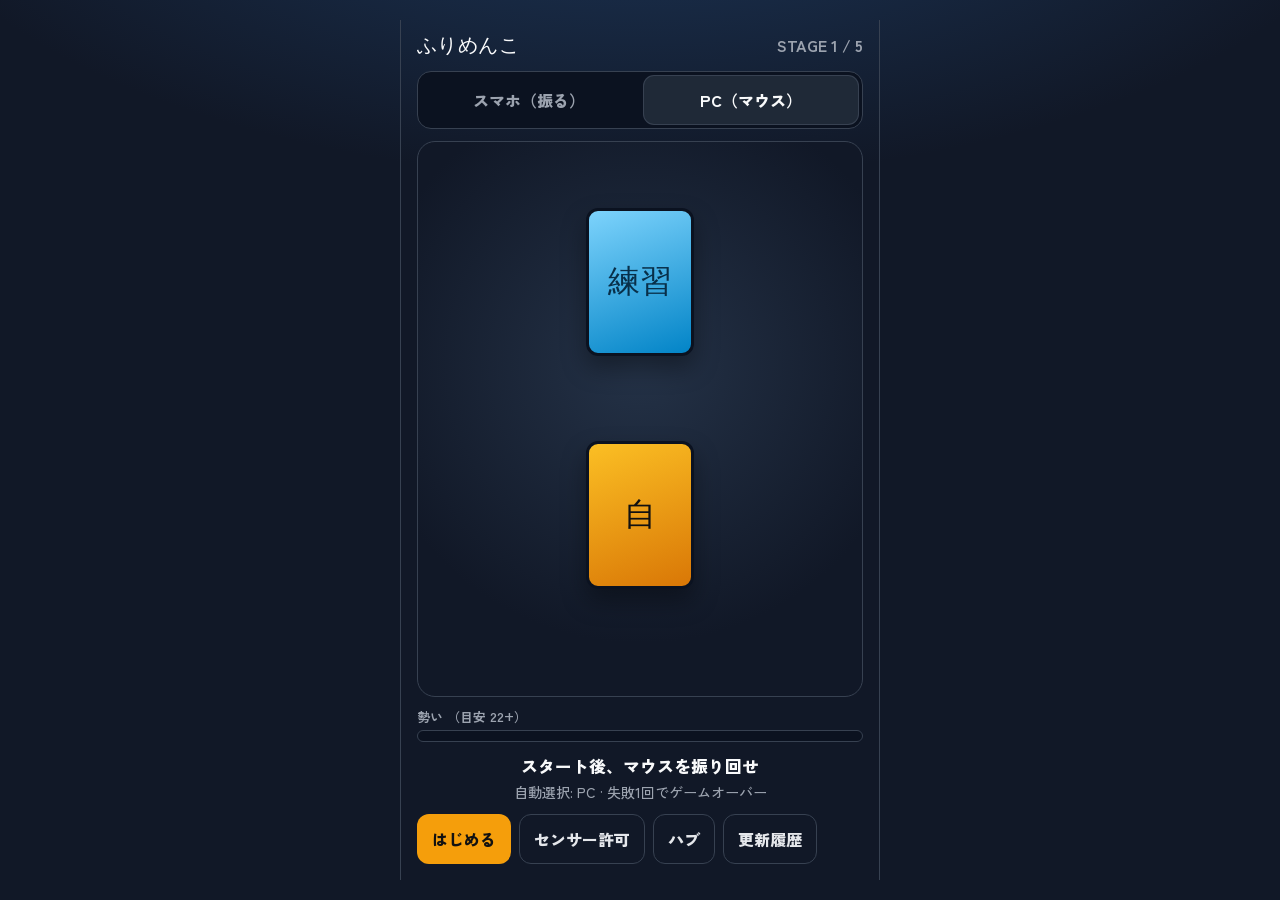
==== index.html @ 55f73138 "Add stage run, fail=game over, rock score challenge, and X share. Clears five bosses then measures p" ====
<!DOCTYPE html>
<html lang="ja">
<head>
  <meta charset="UTF-8" />
  <meta name="viewport" content="width=device-width, initial-scale=1, maximum-scale=1, user-scalable=no, viewport-fit=cover" />
  <meta name="apple-mobile-web-app-capable" content="yes" />
  <meta name="theme-color" content="#111827" />
  <meta property="og:title" content="ふりめんこ" />
  <meta property="og:description" content="振る／振り回してめんこをひっくり返せ。失敗でゲームオーバー。クリア後は岩チャレンジ。" />
  <title>ふりめんこ</title>
  <link rel="preconnect" href="https://fonts.googleapis.com" />
  <link rel="preconnect" href="https://fonts.gstatic.com" crossorigin />
  <link href="https://fonts.googleapis.com/css2?family=Archivo+Black&family=Zen+Kaku+Gothic+New:wght@500;700;900&display=swap" rel="stylesheet" />
  <link rel="stylesheet" href="style.css" />
</head>
<body>
  <div id="app">
    <header class="top">
      <div class="brand">ふりめんこ</div>
      <div class="scoreline" id="stage-label">STAGE 1</div>
    </header>

    <div class="mode-tabs" role="tablist" aria-label="操作モード">
      <button type="button" class="tab" id="tab-phone" role="tab" aria-selected="false">スマホ（振る）</button>
      <button type="button" class="tab" id="tab-pc" role="tab" aria-selected="false">PC（マウス）</button>
    </div>

    <main class="stage">
      <div class="arena" id="arena">
        <div class="card foe" id="card-foe">
          <div class="face front" id="foe-label">敵</div>
          <div class="face back">裏</div>
        </div>
        <div class="card you" id="card-you">
          <div class="face front">自</div>
          <div class="face back">裏</div>
        </div>
        <div class="rock hidden" id="rock" aria-hidden="true">岩</div>
      </div>

      <p class="power-label">勢い <span id="need-label"></span></p>
      <div class="meter" aria-hidden="true"><i id="meter-fill"></i></div>
      <p class="hint" id="hint">モードを確認してスタート</p>
      <p class="subhint" id="subhint">1回失敗でゲームオーバー</p>
    </main>

    <div class="actions">
      <button type="button" class="btn primary" id="btn-start">はじめる</button>
      <button type="button" class="btn ghost" id="btn-perm" hidden>センサー許可</button>
      <a class="btn ghost" href="https://zmr7z.github.io/ludofolio/">ハブ</a>
      <a class="btn ghost" href="changelog.html">更新履歴</a>
    </div>

    <div id="result" class="overlay hidden">
      <div class="panel">
        <p class="eyebrow" id="result-eyebrow">結果</p>
        <h2 id="result-title">勝ち</h2>
        <p id="result-detail"></p>
        <p class="power-readout hidden" id="power-readout"></p>
        <div class="actions">
          <button type="button" class="btn primary" id="btn-next">つづける</button>
          <button type="button" class="btn ghost" id="btn-share">Xにポスト</button>
          <button type="button" class="btn ghost" id="btn-retry">はじめから</button>
        </div>
      </div>
    </div>
  </div>
  <script src="game.js"></script>
</body>
</html>
---- style.css ----
:root {
  --bg: #111827;
  --panel: #1f2937;
  --ink: #f9fafb;
  --muted: #9ca3af;
  --you: #f59e0b;
  --foe: #38bdf8;
  --danger: #f43f5e;
  --ok: #34d399;
  --line: #374151;
  --safe: env(safe-area-inset-bottom, 0px);
}

* {
  box-sizing: border-box;
  -webkit-tap-highlight-color: transparent;
}

html,
body {
  margin: 0;
  height: 100%;
  overflow: hidden;
  background: radial-gradient(120% 80% at 50% -20%, #1e3a5f 0%, transparent 50%), var(--bg);
  color: var(--ink);
  font-family: "Zen Kaku Gothic New", system-ui, sans-serif;
  font-weight: 500;
}

#app {
  width: min(480px, 100%);
  height: 100%;
  margin: 0 auto;
  padding: max(12px, env(safe-area-inset-top)) 16px calc(16px + var(--safe));
  display: flex;
  flex-direction: column;
  gap: 12px;
}

.top {
  display: flex;
  justify-content: space-between;
  align-items: baseline;
}

.brand {
  font-family: "Archivo Black", sans-serif;
  font-size: 1.25rem;
  letter-spacing: 0.02em;
}

.scoreline {
  color: var(--muted);
  font-weight: 700;
}

.mode-tabs {
  display: grid;
  grid-template-columns: 1fr 1fr;
  gap: 8px;
  padding: 4px;
  background: #0b1220;
  border-radius: 14px;
  border: 1px solid var(--line);
}

.tab {
  appearance: none;
  border: 0;
  border-radius: 10px;
  padding: 12px 8px;
  background: transparent;
  color: var(--muted);
  font: inherit;
  font-weight: 800;
  cursor: pointer;
}

.tab[aria-selected="true"] {
  background: var(--panel);
  color: var(--ink);
  box-shadow: 0 0 0 1px var(--line);
}

.stage {
  flex: 1;
  display: flex;
  flex-direction: column;
  min-height: 0;
}

.arena {
  position: relative;
  flex: 1;
  min-height: 220px;
  border-radius: 18px;
  border: 1px solid var(--line);
  background:
    radial-gradient(circle at 50% 40%, #243247, #111827 70%);
  overflow: hidden;
  touch-action: none;
}

.arena.listening {
  box-shadow: inset 0 0 0 2px rgba(245, 158, 11, 0.55);
}

.card {
  position: absolute;
  width: 108px;
  height: 148px;
  left: 50%;
  transform-style: preserve-3d;
  transition: transform 0.45s cubic-bezier(0.2, 0.9, 0.2, 1);
}

.card.you {
  top: 54%;
  margin-left: -54px;
}

.card.foe {
  top: 12%;
  margin-left: -54px;
}

.face {
  position: absolute;
  inset: 0;
  backface-visibility: hidden;
  border-radius: 12px;
  border: 3px solid #0b1220;
  display: grid;
  place-items: center;
  font-family: "Archivo Black", sans-serif;
  font-size: 2rem;
  box-shadow: 0 12px 24px rgba(0, 0, 0, 0.35);
}

.you .front {
  background: linear-gradient(160deg, #fbbf24, #d97706);
  color: #111;
}

.foe .front {
  background: linear-gradient(160deg, #7dd3fc, #0284c7);
  color: #082f49;
}

.back {
  background: repeating-linear-gradient(
    -30deg,
    #e5e7eb 0 8px,
    #d1d5db 8px 16px
  );
  color: #374151;
  transform: rotateY(180deg);
}

.card.flipped {
  transform: rotateY(180deg);
}

.card.you.slam {
  animation: slam 0.35s ease;
}

.card.foe.hit {
  animation: hit 0.5s ease;
}

.rock {
  position: absolute;
  left: 50%;
  top: 18%;
  width: 120px;
  height: 100px;
  margin-left: -60px;
  border-radius: 42% 48% 40% 55% / 48% 40% 55% 45%;
  background:
    radial-gradient(circle at 30% 28%, #9ca3af, transparent 40%),
    linear-gradient(160deg, #6b7280, #374151 55%, #1f2937);
  border: 3px solid #0b1220;
  display: grid;
  place-items: center;
  font-family: "Archivo Black", sans-serif;
  font-size: 1.6rem;
  color: #e5e7eb;
  box-shadow: 0 14px 28px rgba(0, 0, 0, 0.4);
  z-index: 2;
}

.rock.hidden {
  display: none;
}

.rock.shake {
  animation: hit 0.45s ease;
}

.rock.cracked {
  filter: brightness(1.15) saturate(0.7);
  outline: 2px dashed #fbbf24;
}

.power-readout {
  margin: 0 0 12px;
  padding: 10px 12px;
  border-radius: 12px;
  background: #0b1220;
  border: 1px solid var(--line);
  font-family: "Archivo Black", sans-serif;
  font-size: 1.35rem;
  color: var(--you);
}

.power-readout.hidden {
  display: none;
}

.foe.boss .front {
  background: linear-gradient(160deg, #f9a8d4, #db2777);
  color: #4a044e;
}

.foe.mid .front {
  background: linear-gradient(160deg, #a7f3d0, #059669);
  color: #064e3b;
}

@keyframes slam {
  0% { transform: translateY(0) scale(1); }
  40% { transform: translateY(-28px) scale(1.05); }
  100% { transform: translateY(0) scale(1); }
}

@keyframes hit {
  0%, 100% { transform: translateX(0) rotate(0); }
  30% { transform: translateX(-10px) rotate(-8deg); }
  60% { transform: translateX(14px) rotate(10deg); }
}

.power-label {
  margin: 10px 0 4px;
  font-size: 0.8rem;
  color: var(--muted);
  font-weight: 700;
}

.meter {
  height: 12px;
  border-radius: 999px;
  background: #0b1220;
  border: 1px solid var(--line);
  overflow: hidden;
}

.meter i {
  display: block;
  height: 100%;
  width: 0%;
  background: linear-gradient(90deg, var(--you), var(--danger));
  transition: width 0.05s linear;
}

.hint {
  margin: 12px 0 0;
  font-size: 1.05rem;
  font-weight: 800;
  text-align: center;
}

.subhint {
  margin: 4px 0 0;
  font-size: 0.88rem;
  color: var(--muted);
  text-align: center;
  min-height: 1.3em;
}

.actions {
  display: flex;
  flex-wrap: wrap;
  gap: 8px;
}

.btn {
  appearance: none;
  border: 1px solid var(--line);
  border-radius: 12px;
  padding: 12px 14px;
  font: inherit;
  font-weight: 800;
  text-decoration: none;
  color: var(--ink);
  background: var(--panel);
  cursor: pointer;
  display: inline-flex;
  align-items: center;
}

.btn.primary {
  background: var(--you);
  color: #111;
  border-color: transparent;
}

.btn.ghost {
  background: transparent;
  color: #e5e7eb;
}

.overlay {
  position: fixed;
  inset: 0;
  background: rgba(0, 0, 0, 0.62);
  display: grid;
  place-items: end center;
  padding: 20px 16px calc(24px + var(--safe));
  z-index: 20;
}

.overlay.hidden {
  display: none;
}

.panel {
  width: min(100%, 420px);
  background: #111827;
  border: 1px solid var(--line);
  border-radius: 18px;
  padding: 18px;
}

.eyebrow {
  margin: 0 0 6px;
  color: var(--you);
  font-size: 0.78rem;
  letter-spacing: 0.12em;
  text-transform: uppercase;
  font-weight: 800;
}

.panel h2 {
  margin: 0 0 8px;
  font-family: "Archivo Black", sans-serif;
  font-size: 2rem;
}

.panel p {
  color: #d1d5db;
}

@media (min-width: 900px) and (pointer: fine) {
  #app {
    max-height: min(100vh, 860px);
    margin-top: max(0px, calc((100vh - min(100vh, 860px)) / 2));
    border-left: 1px solid var(--line);
    border-right: 1px solid var(--line);
  }
}
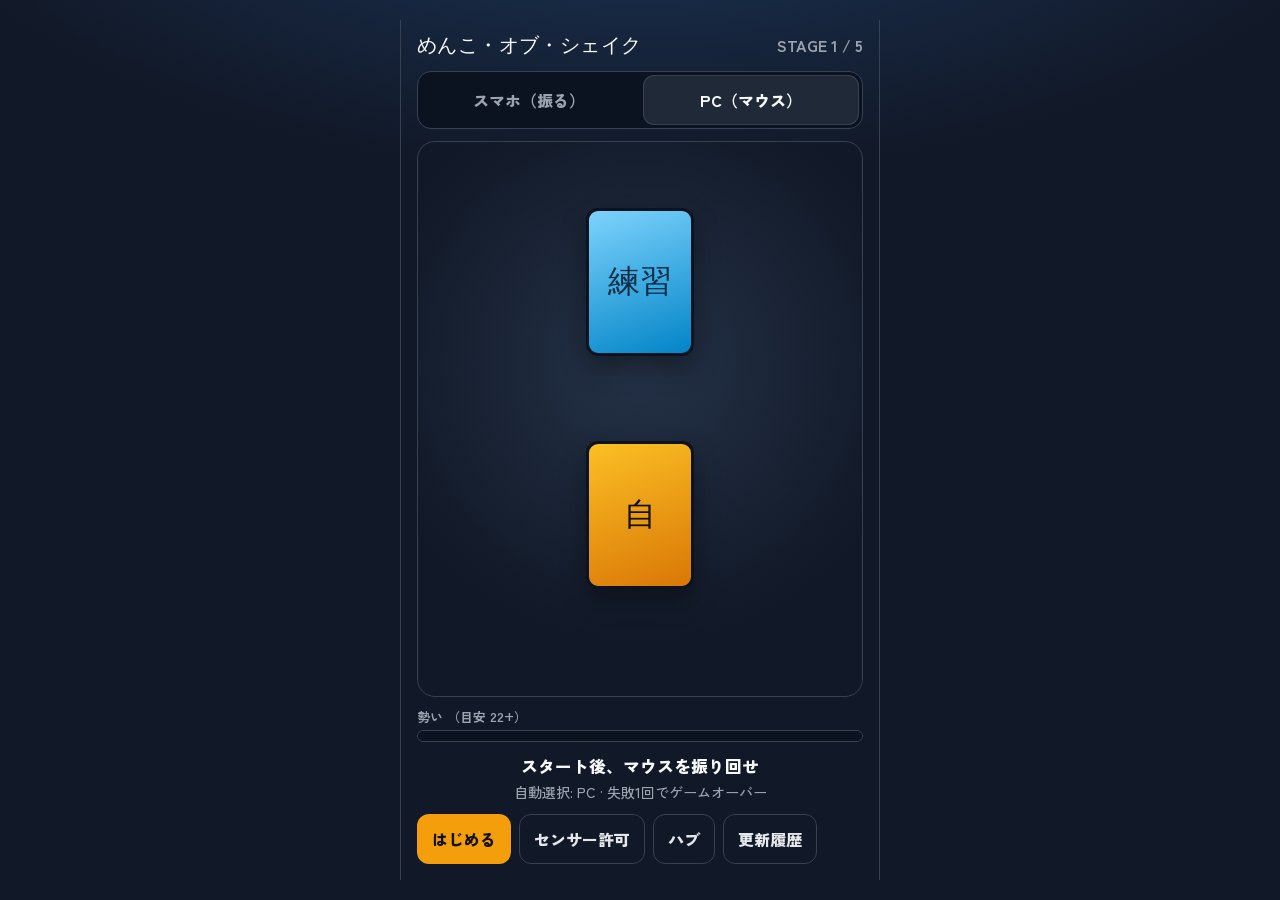
==== commit f48b3908: "Rename the game to めんこ・オブ・シェイク. Keeps the shake identity while making the title more distinctive." ====
--- a/index.html
+++ b/index.html
@@ -1,13 +1,13 @@
-<!DOCTYPE html>
+﻿<!DOCTYPE html>
 <html lang="ja">
 <head>
   <meta charset="UTF-8" />
   <meta name="viewport" content="width=device-width, initial-scale=1, maximum-scale=1, user-scalable=no, viewport-fit=cover" />
   <meta name="apple-mobile-web-app-capable" content="yes" />
   <meta name="theme-color" content="#111827" />
-  <meta property="og:title" content="ふりめんこ" />
+  <meta property="og:title" content="めんこ・オブ・シェイク" />
   <meta property="og:description" content="振る／振り回してめんこをひっくり返せ。失敗でゲームオーバー。クリア後は岩チャレンジ。" />
-  <title>ふりめんこ</title>
+  <title>めんこ・オブ・シェイク</title>
   <link rel="preconnect" href="https://fonts.googleapis.com" />
   <link rel="preconnect" href="https://fonts.gstatic.com" crossorigin />
   <link href="https://fonts.googleapis.com/css2?family=Archivo+Black&family=Zen+Kaku+Gothic+New:wght@500;700;900&display=swap" rel="stylesheet" />
@@ -16,7 +16,7 @@
 <body>
   <div id="app">
     <header class="top">
-      <div class="brand">ふりめんこ</div>
+      <div class="brand">めんこ・オブ・シェイク</div>
       <div class="scoreline" id="stage-label">STAGE 1</div>
     </header>
 
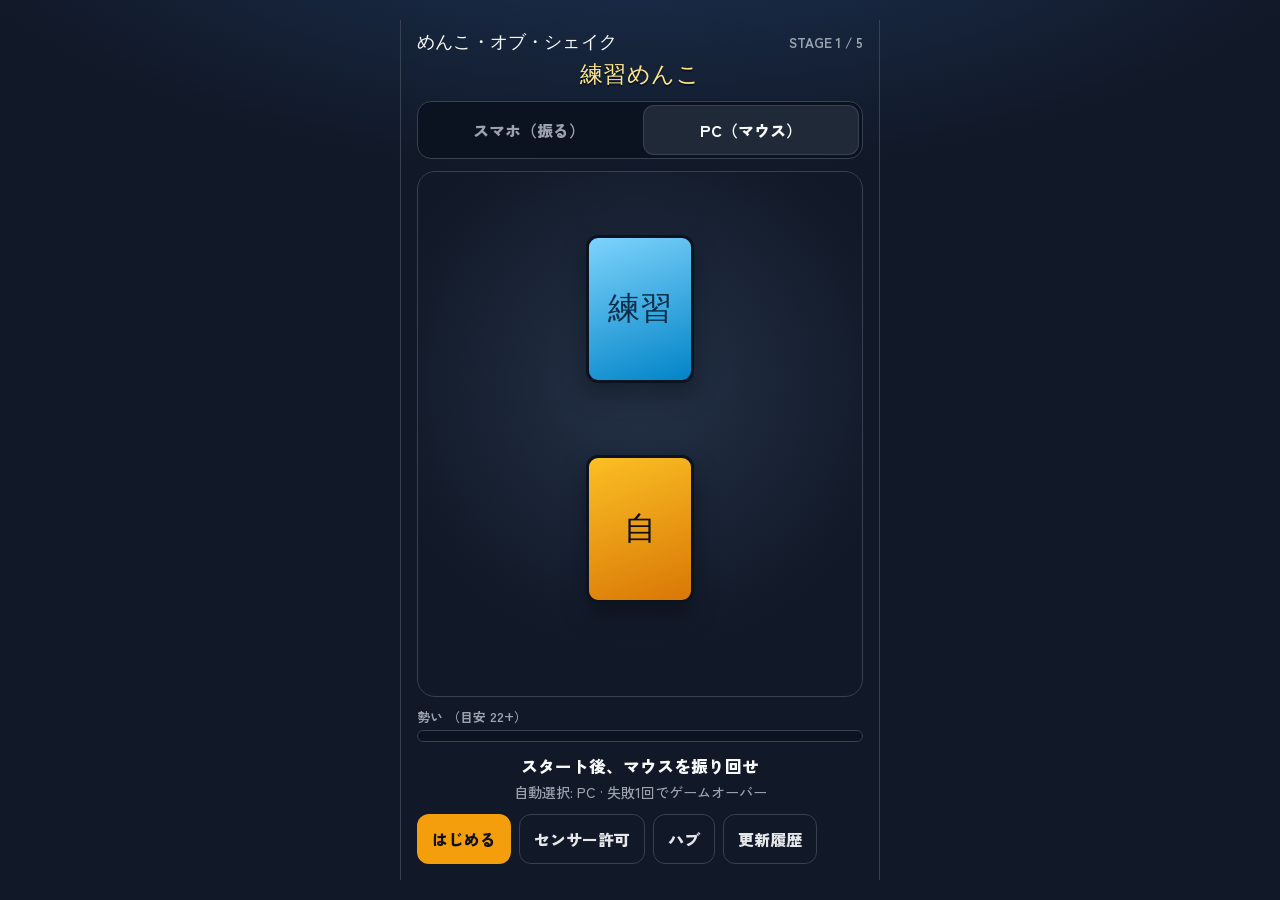
==== commit 876b042f: "Show the current foe name under the header. Makes each stage opponent readable at a glance before th" ====
--- a/index.html
+++ b/index.html
@@ -19,6 +19,7 @@
       <div class="brand">めんこ・オブ・シェイク</div>
       <div class="scoreline" id="stage-label">STAGE 1</div>
     </header>
+    <p class="foe-name" id="foe-name">練習めんこ</p>
 
     <div class="mode-tabs" role="tablist" aria-label="操作モード">
       <button type="button" class="tab" id="tab-phone" role="tab" aria-selected="false">スマホ（振る）</button>
--- a/style.css
+++ b/style.css
@@ -45,13 +45,28 @@
 
 .brand {
   font-family: "Archivo Black", sans-serif;
-  font-size: 1.25rem;
-  letter-spacing: 0.02em;
+  font-size: clamp(0.95rem, 3.8vw, 1.15rem);
+  letter-spacing: 0.01em;
+  line-height: 1.15;
+  max-width: 70%;
 }
 
 .scoreline {
   color: var(--muted);
   font-weight: 700;
+  font-size: 0.85rem;
+  white-space: nowrap;
+}
+
+.foe-name {
+  margin: -4px 0 0;
+  text-align: center;
+  font-family: "Archivo Black", sans-serif;
+  font-size: clamp(1.15rem, 5vw, 1.45rem);
+  letter-spacing: 0.02em;
+  color: #fde68a;
+  line-height: 1.2;
+  text-shadow: 0 2px 0 #0b1220;
 }
 
 .mode-tabs {
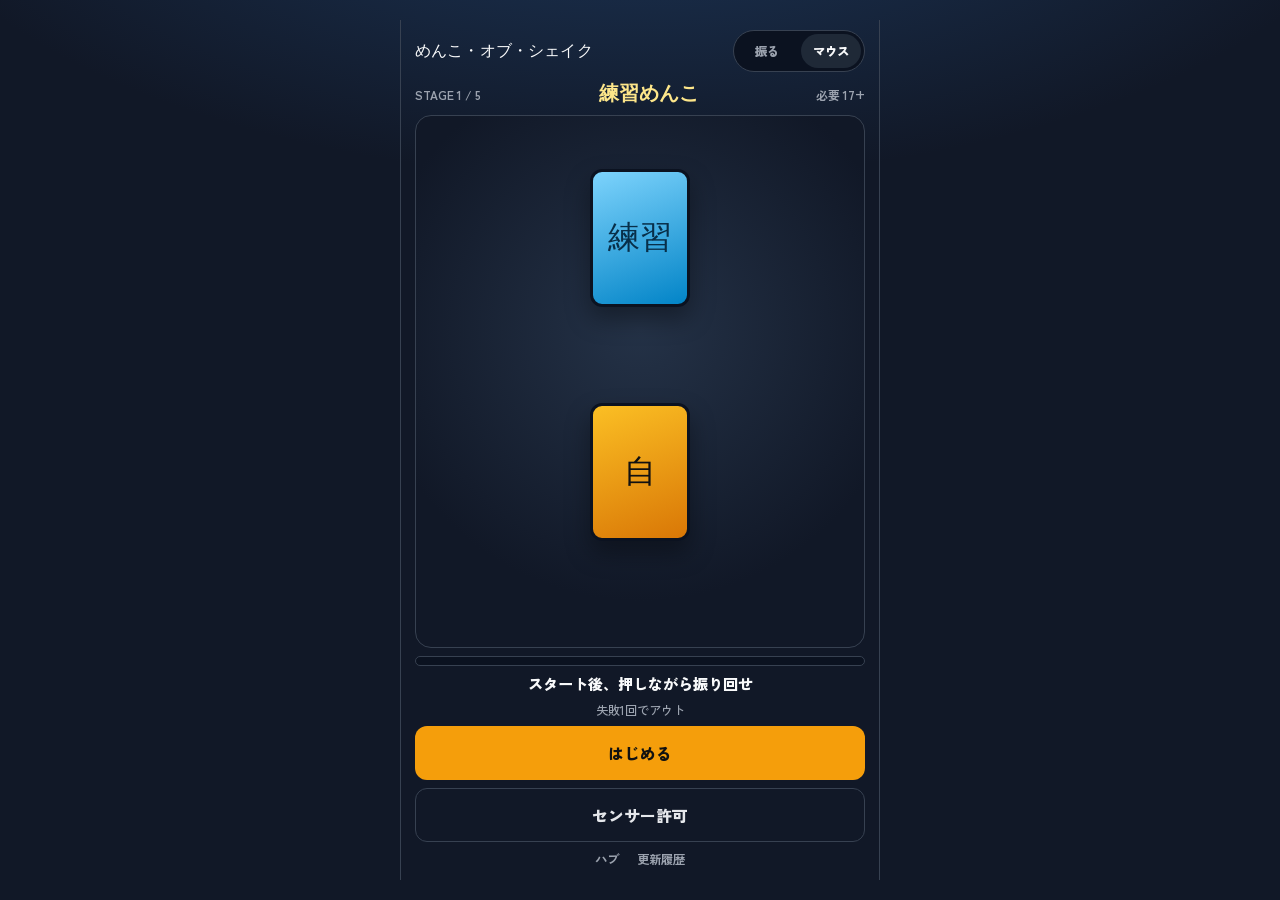
==== commit a42df11d: "Tighten menko UI for phone-sized screens. Collapse chrome into one header bar and give the arena mor" ====
--- a/index.html
+++ b/index.html
@@ -17,16 +17,19 @@
   <div id="app">
     <header class="top">
       <div class="brand">めんこ・オブ・シェイク</div>
-      <div class="scoreline" id="stage-label">STAGE 1</div>
+      <div class="mode-tabs" role="tablist" aria-label="操作モード">
+        <button type="button" class="tab" id="tab-phone" role="tab" aria-selected="false">振る</button>
+        <button type="button" class="tab" id="tab-pc" role="tab" aria-selected="false">マウス</button>
+      </div>
     </header>
-    <p class="foe-name" id="foe-name">練習めんこ</p>
-
-    <div class="mode-tabs" role="tablist" aria-label="操作モード">
-      <button type="button" class="tab" id="tab-phone" role="tab" aria-selected="false">スマホ（振る）</button>
-      <button type="button" class="tab" id="tab-pc" role="tab" aria-selected="false">PC（マウス）</button>
-    </div>
 
     <main class="stage">
+      <div class="stage-bar">
+        <span id="stage-label">STAGE 1 / 5</span>
+        <strong id="foe-name">練習めんこ</strong>
+        <span id="need-label"></span>
+      </div>
+
       <div class="arena" id="arena">
         <div class="card foe" id="card-foe">
           <div class="face front" id="foe-label">敵</div>
@@ -39,18 +42,19 @@
         <div class="rock hidden" id="rock" aria-hidden="true">岩</div>
       </div>
 
-      <p class="power-label">勢い <span id="need-label"></span></p>
       <div class="meter" aria-hidden="true"><i id="meter-fill"></i></div>
-      <p class="hint" id="hint">モードを確認してスタート</p>
-      <p class="subhint" id="subhint">1回失敗でゲームオーバー</p>
+      <p class="hint" id="hint">スタート後、振ってひっくり返せ</p>
+      <p class="subhint" id="subhint">失敗1回でゲームオーバー</p>
     </main>
 
     <div class="actions">
       <button type="button" class="btn primary" id="btn-start">はじめる</button>
       <button type="button" class="btn ghost" id="btn-perm" hidden>センサー許可</button>
-      <a class="btn ghost" href="https://zmr7z.github.io/ludofolio/">ハブ</a>
-      <a class="btn ghost" href="changelog.html">更新履歴</a>
     </div>
+    <nav class="foot-links" aria-label="リンク">
+      <a href="https://zmr7z.github.io/ludofolio/">ハブ</a>
+      <a href="changelog.html">更新履歴</a>
+    </nav>
 
     <div id="result" class="overlay hidden">
       <div class="panel">
--- a/style.css
+++ b/style.css
@@ -31,70 +31,56 @@
   width: min(480px, 100%);
   height: 100%;
   margin: 0 auto;
-  padding: max(12px, env(safe-area-inset-top)) 16px calc(16px + var(--safe));
+  padding: max(10px, env(safe-area-inset-top)) 14px calc(12px + var(--safe));
   display: flex;
   flex-direction: column;
-  gap: 12px;
+  gap: 8px;
 }
 
 .top {
   display: flex;
   justify-content: space-between;
-  align-items: baseline;
+  align-items: center;
+  gap: 10px;
 }
 
 .brand {
   font-family: "Archivo Black", sans-serif;
-  font-size: clamp(0.95rem, 3.8vw, 1.15rem);
+  font-size: clamp(0.82rem, 3.4vw, 1rem);
   letter-spacing: 0.01em;
   line-height: 1.15;
-  max-width: 70%;
-}
-
-.scoreline {
-  color: var(--muted);
-  font-weight: 700;
-  font-size: 0.85rem;
-  white-space: nowrap;
-}
-
-.foe-name {
-  margin: -4px 0 0;
-  text-align: center;
-  font-family: "Archivo Black", sans-serif;
-  font-size: clamp(1.15rem, 5vw, 1.45rem);
-  letter-spacing: 0.02em;
-  color: #fde68a;
-  line-height: 1.2;
-  text-shadow: 0 2px 0 #0b1220;
+  flex: 1;
+  min-width: 0;
 }
 
 .mode-tabs {
-  display: grid;
+  display: inline-grid;
   grid-template-columns: 1fr 1fr;
-  gap: 8px;
-  padding: 4px;
+  gap: 4px;
+  padding: 3px;
   background: #0b1220;
-  border-radius: 14px;
-  border: 1px solid var(--line);
+  border-radius: 999px;
+  border: 1px solid var(--line);
+  flex-shrink: 0;
 }
 
 .tab {
   appearance: none;
   border: 0;
-  border-radius: 10px;
-  padding: 12px 8px;
+  border-radius: 999px;
+  padding: 8px 12px;
   background: transparent;
   color: var(--muted);
   font: inherit;
+  font-size: 0.78rem;
   font-weight: 800;
   cursor: pointer;
+  white-space: nowrap;
 }
 
 .tab[aria-selected="true"] {
   background: var(--panel);
   color: var(--ink);
-  box-shadow: 0 0 0 1px var(--line);
 }
 
 .stage {
@@ -102,16 +88,41 @@
   display: flex;
   flex-direction: column;
   min-height: 0;
+  gap: 8px;
+}
+
+.stage-bar {
+  display: grid;
+  grid-template-columns: auto 1fr auto;
+  align-items: baseline;
+  gap: 8px;
+  min-height: 1.4em;
+}
+
+.stage-bar span {
+  color: var(--muted);
+  font-size: 0.75rem;
+  font-weight: 700;
+  white-space: nowrap;
+}
+
+.stage-bar strong {
+  font-family: "Archivo Black", sans-serif;
+  font-size: clamp(1rem, 4.2vw, 1.25rem);
+  color: #fde68a;
+  text-align: center;
+  overflow: hidden;
+  text-overflow: ellipsis;
+  white-space: nowrap;
 }
 
 .arena {
   position: relative;
   flex: 1;
-  min-height: 220px;
-  border-radius: 18px;
-  border: 1px solid var(--line);
-  background:
-    radial-gradient(circle at 50% 40%, #243247, #111827 70%);
+  min-height: 0;
+  border-radius: 16px;
+  border: 1px solid var(--line);
+  background: radial-gradient(circle at 50% 40%, #243247, #111827 70%);
   overflow: hidden;
   touch-action: none;
 }
@@ -122,8 +133,8 @@
 
 .card {
   position: absolute;
-  width: 108px;
-  height: 148px;
+  width: min(100px, 28vw);
+  height: min(138px, 38vw);
   left: 50%;
   transform-style: preserve-3d;
   transition: transform 0.45s cubic-bezier(0.2, 0.9, 0.2, 1);
@@ -131,12 +142,12 @@
 
 .card.you {
   top: 54%;
-  margin-left: -54px;
+  margin-left: calc(min(100px, 28vw) / -2);
 }
 
 .card.foe {
-  top: 12%;
-  margin-left: -54px;
+  top: 10%;
+  margin-left: calc(min(100px, 28vw) / -2);
 }
 
 .face {
@@ -148,7 +159,7 @@
   display: grid;
   place-items: center;
   font-family: "Archivo Black", sans-serif;
-  font-size: 2rem;
+  font-size: clamp(1.5rem, 6vw, 2rem);
   box-shadow: 0 12px 24px rgba(0, 0, 0, 0.35);
 }
 
@@ -188,9 +199,9 @@
   position: absolute;
   left: 50%;
   top: 18%;
-  width: 120px;
-  height: 100px;
-  margin-left: -60px;
+  width: min(120px, 34vw);
+  height: min(100px, 28vw);
+  margin-left: calc(min(120px, 34vw) / -2);
   border-radius: 42% 48% 40% 55% / 48% 40% 55% 45%;
   background:
     radial-gradient(circle at 30% 28%, #9ca3af, transparent 40%),
@@ -199,7 +210,7 @@
   display: grid;
   place-items: center;
   font-family: "Archivo Black", sans-serif;
-  font-size: 1.6rem;
+  font-size: 1.4rem;
   color: #e5e7eb;
   box-shadow: 0 14px 28px rgba(0, 0, 0, 0.4);
   z-index: 2;
@@ -255,19 +266,13 @@
   60% { transform: translateX(14px) rotate(10deg); }
 }
 
-.power-label {
-  margin: 10px 0 4px;
-  font-size: 0.8rem;
-  color: var(--muted);
-  font-weight: 700;
-}
-
 .meter {
-  height: 12px;
+  height: 10px;
   border-radius: 999px;
   background: #0b1220;
   border: 1px solid var(--line);
   overflow: hidden;
+  flex-shrink: 0;
 }
 
 .meter i {
@@ -279,31 +284,42 @@
 }
 
 .hint {
-  margin: 12px 0 0;
-  font-size: 1.05rem;
+  margin: 0;
+  font-size: 0.95rem;
   font-weight: 800;
   text-align: center;
+  line-height: 1.3;
 }
 
 .subhint {
-  margin: 4px 0 0;
-  font-size: 0.88rem;
+  margin: 0;
+  font-size: 0.78rem;
   color: var(--muted);
   text-align: center;
-  min-height: 1.3em;
+  line-height: 1.3;
 }
 
 .actions {
   display: flex;
-  flex-wrap: wrap;
+  flex-direction: column;
   gap: 8px;
+  flex-shrink: 0;
+}
+
+.actions .btn {
+  width: 100%;
+  justify-content: center;
+}
+
+.panel .actions {
+  margin-top: 14px;
 }
 
 .btn {
   appearance: none;
   border: 1px solid var(--line);
   border-radius: 12px;
-  padding: 12px 14px;
+  padding: 14px 14px;
   font: inherit;
   font-weight: 800;
   text-decoration: none;
@@ -325,6 +341,24 @@
   color: #e5e7eb;
 }
 
+.foot-links {
+  display: flex;
+  justify-content: center;
+  gap: 18px;
+  flex-shrink: 0;
+}
+
+.foot-links a {
+  color: var(--muted);
+  text-decoration: none;
+  font-size: 0.78rem;
+  font-weight: 700;
+}
+
+.foot-links a:hover {
+  color: var(--ink);
+}
+
 .overlay {
   position: fixed;
   inset: 0;
@@ -359,11 +393,12 @@
 .panel h2 {
   margin: 0 0 8px;
   font-family: "Archivo Black", sans-serif;
-  font-size: 2rem;
+  font-size: 1.7rem;
 }
 
 .panel p {
   color: #d1d5db;
+  margin: 0;
 }
 
 @media (min-width: 900px) and (pointer: fine) {
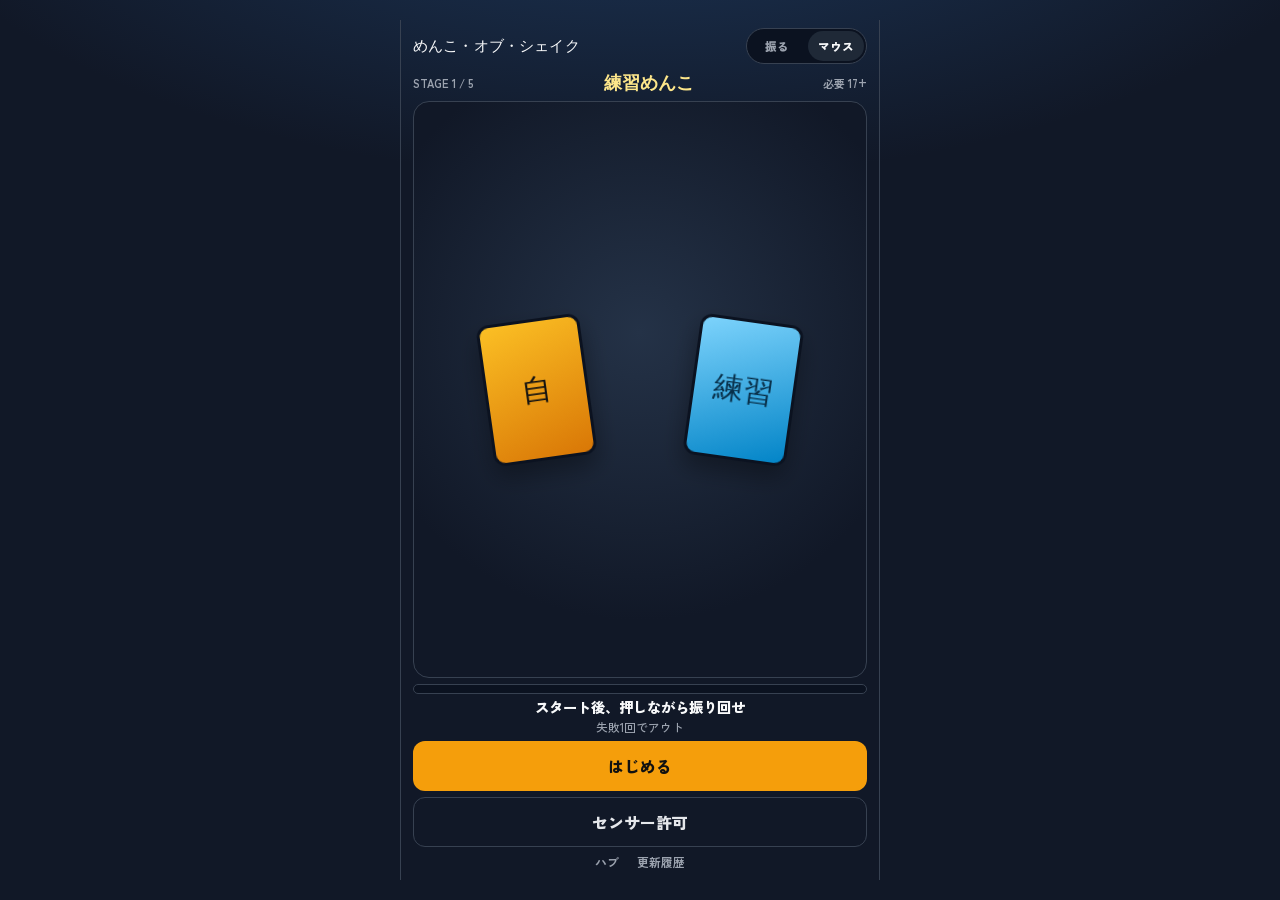
==== commit f4f62a39: "Stop menko cards from overlapping on short phone layouts. Place cards side-by-side and use a tighter" ====
--- a/index.html
+++ b/index.html
@@ -23,13 +23,13 @@
       </div>
     </header>
 
+    <div class="stage-bar">
+      <span id="stage-label">STAGE 1 / 5</span>
+      <strong id="foe-name">練習めんこ</strong>
+      <span id="need-label"></span>
+    </div>
+
     <main class="stage">
-      <div class="stage-bar">
-        <span id="stage-label">STAGE 1 / 5</span>
-        <strong id="foe-name">練習めんこ</strong>
-        <span id="need-label"></span>
-      </div>
-
       <div class="arena" id="arena">
         <div class="card foe" id="card-foe">
           <div class="face front" id="foe-label">敵</div>
@@ -41,11 +41,13 @@
         </div>
         <div class="rock hidden" id="rock" aria-hidden="true">岩</div>
       </div>
+    </main>
 
+    <div class="hud">
       <div class="meter" aria-hidden="true"><i id="meter-fill"></i></div>
       <p class="hint" id="hint">スタート後、振ってひっくり返せ</p>
-      <p class="subhint" id="subhint">失敗1回でゲームオーバー</p>
-    </main>
+      <p class="subhint" id="subhint">失敗1回でアウト</p>
+    </div>
 
     <div class="actions">
       <button type="button" class="btn primary" id="btn-start">はじめる</button>
--- a/style.css
+++ b/style.css
@@ -9,6 +9,8 @@
   --ok: #34d399;
   --line: #374151;
   --safe: env(safe-area-inset-bottom, 0px);
+  --card-w: clamp(72px, 22vmin, 104px);
+  --card-h: clamp(100px, 30vmin, 142px);
 }
 
 * {
@@ -31,33 +33,37 @@
   width: min(480px, 100%);
   height: 100%;
   margin: 0 auto;
-  padding: max(10px, env(safe-area-inset-top)) 14px calc(12px + var(--safe));
-  display: flex;
-  flex-direction: column;
-  gap: 8px;
+  padding: max(8px, env(safe-area-inset-top)) 12px calc(10px + var(--safe));
+  display: grid;
+  grid-template-rows: auto auto minmax(0, 1fr) auto auto auto;
+  gap: 6px;
 }
 
 .top {
   display: flex;
   justify-content: space-between;
   align-items: center;
-  gap: 10px;
+  gap: 8px;
+  min-width: 0;
 }
 
 .brand {
   font-family: "Archivo Black", sans-serif;
-  font-size: clamp(0.82rem, 3.4vw, 1rem);
+  font-size: clamp(0.72rem, 3.2vw, 0.95rem);
   letter-spacing: 0.01em;
-  line-height: 1.15;
+  line-height: 1.1;
   flex: 1;
   min-width: 0;
+  overflow: hidden;
+  text-overflow: ellipsis;
+  white-space: nowrap;
 }
 
 .mode-tabs {
   display: inline-grid;
   grid-template-columns: 1fr 1fr;
-  gap: 4px;
-  padding: 3px;
+  gap: 3px;
+  padding: 2px;
   background: #0b1220;
   border-radius: 999px;
   border: 1px solid var(--line);
@@ -68,11 +74,11 @@
   appearance: none;
   border: 0;
   border-radius: 999px;
-  padding: 8px 12px;
+  padding: 7px 10px;
   background: transparent;
   color: var(--muted);
   font: inherit;
-  font-size: 0.78rem;
+  font-size: 0.72rem;
   font-weight: 800;
   cursor: pointer;
   white-space: nowrap;
@@ -83,43 +89,44 @@
   color: var(--ink);
 }
 
-.stage {
-  flex: 1;
-  display: flex;
-  flex-direction: column;
-  min-height: 0;
-  gap: 8px;
-}
-
 .stage-bar {
   display: grid;
-  grid-template-columns: auto 1fr auto;
-  align-items: baseline;
-  gap: 8px;
-  min-height: 1.4em;
+  grid-template-columns: minmax(0, auto) minmax(0, 1fr) minmax(0, auto);
+  align-items: center;
+  gap: 6px;
+  min-width: 0;
 }
 
 .stage-bar span {
   color: var(--muted);
-  font-size: 0.75rem;
+  font-size: 0.7rem;
   font-weight: 700;
   white-space: nowrap;
+  overflow: hidden;
+  text-overflow: ellipsis;
 }
 
 .stage-bar strong {
   font-family: "Archivo Black", sans-serif;
-  font-size: clamp(1rem, 4.2vw, 1.25rem);
+  font-size: clamp(0.9rem, 3.8vw, 1.15rem);
   color: #fde68a;
   text-align: center;
   overflow: hidden;
   text-overflow: ellipsis;
   white-space: nowrap;
+  min-width: 0;
+}
+
+.stage {
+  min-height: 0;
+  display: flex;
 }
 
 .arena {
   position: relative;
   flex: 1;
   min-height: 0;
+  width: 100%;
   border-radius: 16px;
   border: 1px solid var(--line);
   background: radial-gradient(circle at 50% 40%, #243247, #111827 70%);
@@ -131,23 +138,26 @@
   box-shadow: inset 0 0 0 2px rgba(245, 158, 11, 0.55);
 }
 
+/* Side-by-side so cards never stack on top of each other in short frames */
 .card {
   position: absolute;
-  width: min(100px, 28vw);
-  height: min(138px, 38vw);
-  left: 50%;
+  top: 50%;
+  width: var(--card-w);
+  height: var(--card-h);
+  margin-top: calc(var(--card-h) / -2);
   transform-style: preserve-3d;
   transition: transform 0.45s cubic-bezier(0.2, 0.9, 0.2, 1);
 }
 
 .card.you {
-  top: 54%;
-  margin-left: calc(min(100px, 28vw) / -2);
+  left: 18%;
+  transform: translateX(-10%) rotate(-8deg);
 }
 
 .card.foe {
-  top: 10%;
-  margin-left: calc(min(100px, 28vw) / -2);
+  right: 18%;
+  left: auto;
+  transform: translateX(10%) rotate(8deg);
 }
 
 .face {
@@ -159,7 +169,7 @@
   display: grid;
   place-items: center;
   font-family: "Archivo Black", sans-serif;
-  font-size: clamp(1.5rem, 6vw, 2rem);
+  font-size: clamp(1.25rem, 5vmin, 1.85rem);
   box-shadow: 0 12px 24px rgba(0, 0, 0, 0.35);
 }
 
@@ -183,25 +193,29 @@
   transform: rotateY(180deg);
 }
 
-.card.flipped {
-  transform: rotateY(180deg);
+.card.you.flipped {
+  transform: translateX(-10%) rotate(-8deg) rotateY(180deg);
+}
+
+.card.foe.flipped {
+  transform: translateX(10%) rotate(8deg) rotateY(180deg);
 }
 
 .card.you.slam {
-  animation: slam 0.35s ease;
+  animation: slamYou 0.35s ease;
 }
 
 .card.foe.hit {
-  animation: hit 0.5s ease;
+  animation: hitFoe 0.5s ease;
 }
 
 .rock {
   position: absolute;
   left: 50%;
-  top: 18%;
-  width: min(120px, 34vw);
-  height: min(100px, 28vw);
-  margin-left: calc(min(120px, 34vw) / -2);
+  top: 50%;
+  width: min(120px, 34vmin);
+  height: min(100px, 28vmin);
+  transform: translate(-50%, -50%);
   border-radius: 42% 48% 40% 55% / 48% 40% 55% 45%;
   background:
     radial-gradient(circle at 30% 28%, #9ca3af, transparent 40%),
@@ -221,7 +235,7 @@
 }
 
 .rock.shake {
-  animation: hit 0.45s ease;
+  animation: hitFoe 0.45s ease;
 }
 
 .rock.cracked {
@@ -254,16 +268,22 @@
   color: #064e3b;
 }
 
-@keyframes slam {
-  0% { transform: translateY(0) scale(1); }
-  40% { transform: translateY(-28px) scale(1.05); }
-  100% { transform: translateY(0) scale(1); }
-}
-
-@keyframes hit {
-  0%, 100% { transform: translateX(0) rotate(0); }
-  30% { transform: translateX(-10px) rotate(-8deg); }
-  60% { transform: translateX(14px) rotate(10deg); }
+@keyframes slamYou {
+  0% { transform: translateX(-10%) rotate(-8deg) scale(1); }
+  40% { transform: translateX(8%) rotate(-2deg) scale(1.06); }
+  100% { transform: translateX(-10%) rotate(-8deg) scale(1); }
+}
+
+@keyframes hitFoe {
+  0%, 100% { transform: translateX(10%) rotate(8deg); }
+  30% { transform: translateX(18%) rotate(16deg); }
+  60% { transform: translateX(4%) rotate(2deg); }
+}
+
+.hud {
+  display: grid;
+  gap: 4px;
+  min-width: 0;
 }
 
 .meter {
@@ -272,7 +292,6 @@
   background: #0b1220;
   border: 1px solid var(--line);
   overflow: hidden;
-  flex-shrink: 0;
 }
 
 .meter i {
@@ -285,25 +304,30 @@
 
 .hint {
   margin: 0;
-  font-size: 0.95rem;
+  font-size: 0.9rem;
   font-weight: 800;
   text-align: center;
-  line-height: 1.3;
+  line-height: 1.25;
+  overflow: hidden;
+  text-overflow: ellipsis;
+  white-space: nowrap;
 }
 
 .subhint {
   margin: 0;
-  font-size: 0.78rem;
+  font-size: 0.74rem;
   color: var(--muted);
   text-align: center;
-  line-height: 1.3;
+  line-height: 1.25;
+  overflow: hidden;
+  text-overflow: ellipsis;
+  white-space: nowrap;
 }
 
 .actions {
   display: flex;
   flex-direction: column;
-  gap: 8px;
-  flex-shrink: 0;
+  gap: 6px;
 }
 
 .actions .btn {
@@ -319,7 +343,7 @@
   appearance: none;
   border: 1px solid var(--line);
   border-radius: 12px;
-  padding: 14px 14px;
+  padding: 12px 14px;
   font: inherit;
   font-weight: 800;
   text-decoration: none;
@@ -345,13 +369,12 @@
   display: flex;
   justify-content: center;
   gap: 18px;
-  flex-shrink: 0;
 }
 
 .foot-links a {
   color: var(--muted);
   text-decoration: none;
-  font-size: 0.78rem;
+  font-size: 0.74rem;
   font-weight: 700;
 }
 
@@ -401,6 +424,27 @@
   margin: 0;
 }
 
+/* Embedded / short frames: shrink chrome, keep cards apart */
+@media (max-height: 700px) {
+  #app {
+    gap: 4px;
+    padding-top: max(6px, env(safe-area-inset-top));
+  }
+  .brand { font-size: 0.72rem; }
+  .tab { padding: 6px 8px; font-size: 0.68rem; }
+  .hint { font-size: 0.82rem; }
+  .btn { padding: 10px 12px; }
+  .foot-links { display: none; }
+}
+
+@media (max-height: 560px) {
+  :root {
+    --card-w: clamp(64px, 20vmin, 88px);
+    --card-h: clamp(88px, 28vmin, 120px);
+  }
+  .subhint { display: none; }
+}
+
 @media (min-width: 900px) and (pointer: fine) {
   #app {
     max-height: min(100vh, 860px);
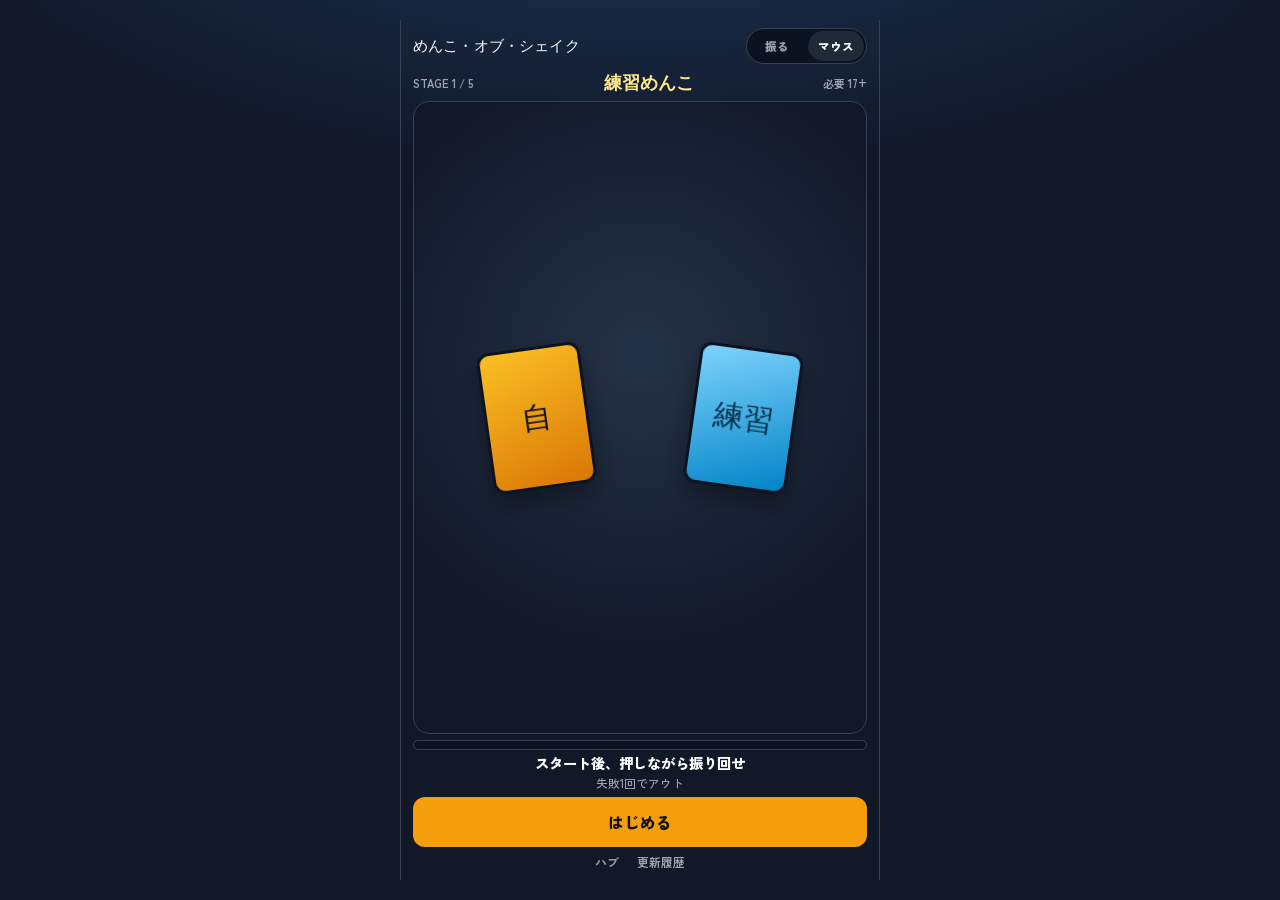
==== commit b6f624e9: "Honor the hidden attribute on flex buttons. Stops the sensor permission control from showing over PC" ====
--- a/index.html
+++ b/index.html
@@ -11,7 +11,7 @@
   <link rel="preconnect" href="https://fonts.googleapis.com" />
   <link rel="preconnect" href="https://fonts.gstatic.com" crossorigin />
   <link href="https://fonts.googleapis.com/css2?family=Archivo+Black&family=Zen+Kaku+Gothic+New:wght@500;700;900&display=swap" rel="stylesheet" />
-  <link rel="stylesheet" href="style.css" />
+  <link rel="stylesheet" href="style.css?v=5" />
 </head>
 <body>
   <div id="app">
--- a/style.css
+++ b/style.css
@@ -230,6 +230,7 @@
   z-index: 2;
 }
 
+.card.hidden,
 .rock.hidden {
   display: none;
 }
@@ -352,6 +353,11 @@
   cursor: pointer;
   display: inline-flex;
   align-items: center;
+}
+
+/* display:flex on .btn would otherwise override the hidden attribute */
+[hidden] {
+  display: none !important;
 }
 
 .btn.primary {
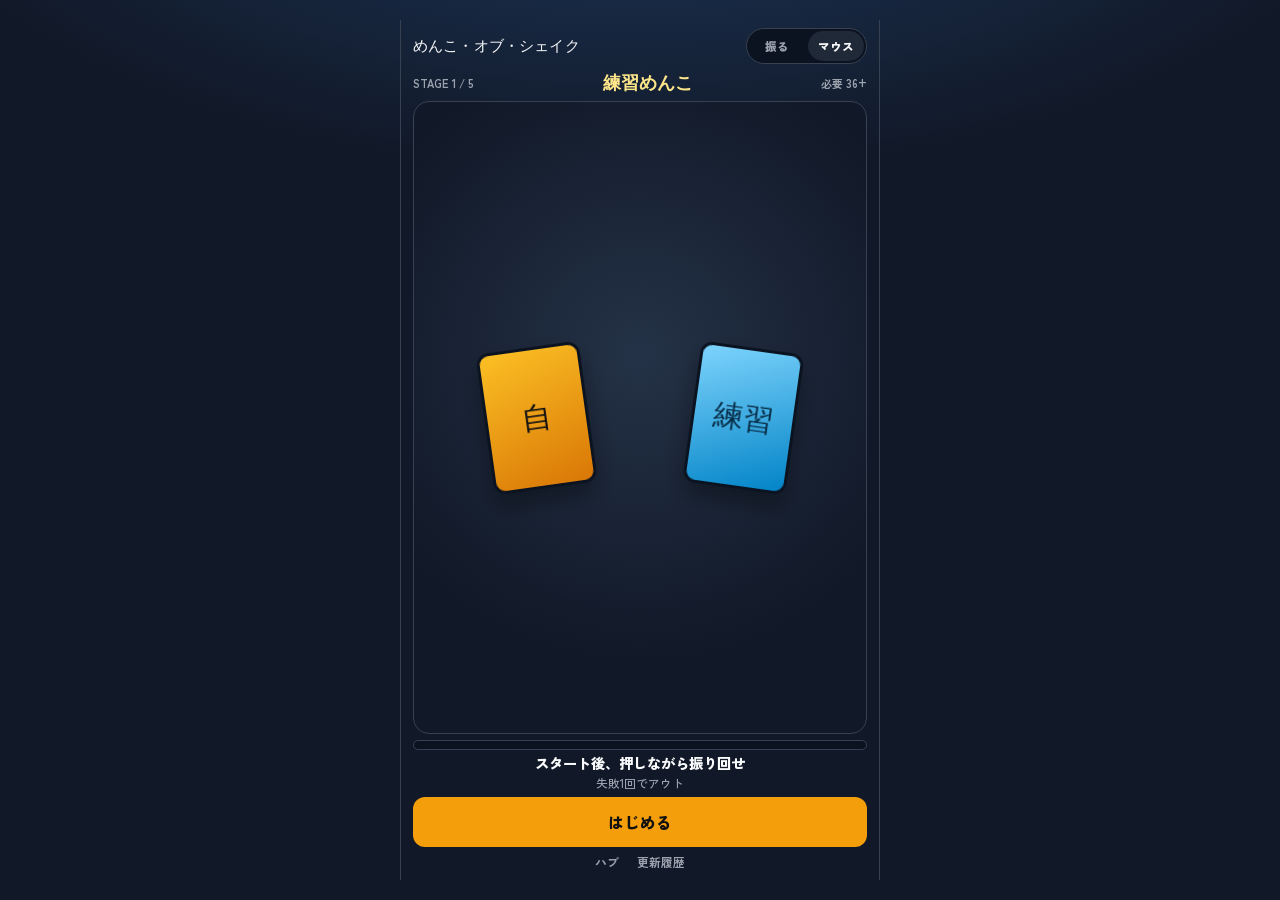
==== commit 0638cfff: "Harden scoring and make rock flip only at power 100. Soft-cap intensity so 100 is rare and raise sta" ====
--- a/index.html
+++ b/index.html
@@ -11,7 +11,8 @@
   <link rel="preconnect" href="https://fonts.googleapis.com" />
   <link rel="preconnect" href="https://fonts.gstatic.com" crossorigin />
   <link href="https://fonts.googleapis.com/css2?family=Archivo+Black&family=Zen+Kaku+Gothic+New:wght@500;700;900&display=swap" rel="stylesheet" />
-  <link rel="stylesheet" href="style.css?v=5" />
+  <link rel="stylesheet" href="style.css?v=6" />
+
 </head>
 <body>
   <div id="app">
@@ -72,6 +73,6 @@
       </div>
     </div>
   </div>
-  <script src="game.js"></script>
+  <script src="game.js?v=6"></script>
 </body>
 </html>
--- a/style.css
+++ b/style.css
@@ -244,6 +244,13 @@
   outline: 2px dashed #fbbf24;
 }
 
+.rock.flipped {
+  transform: translate(-50%, -50%) rotateX(165deg) scale(1.08);
+  filter: brightness(1.35) saturate(1.1);
+  outline: 2px solid #fbbf24;
+  box-shadow: 0 18px 36px rgba(245, 158, 11, 0.35);
+}
+
 .power-readout {
   margin: 0 0 12px;
   padding: 10px 12px;
